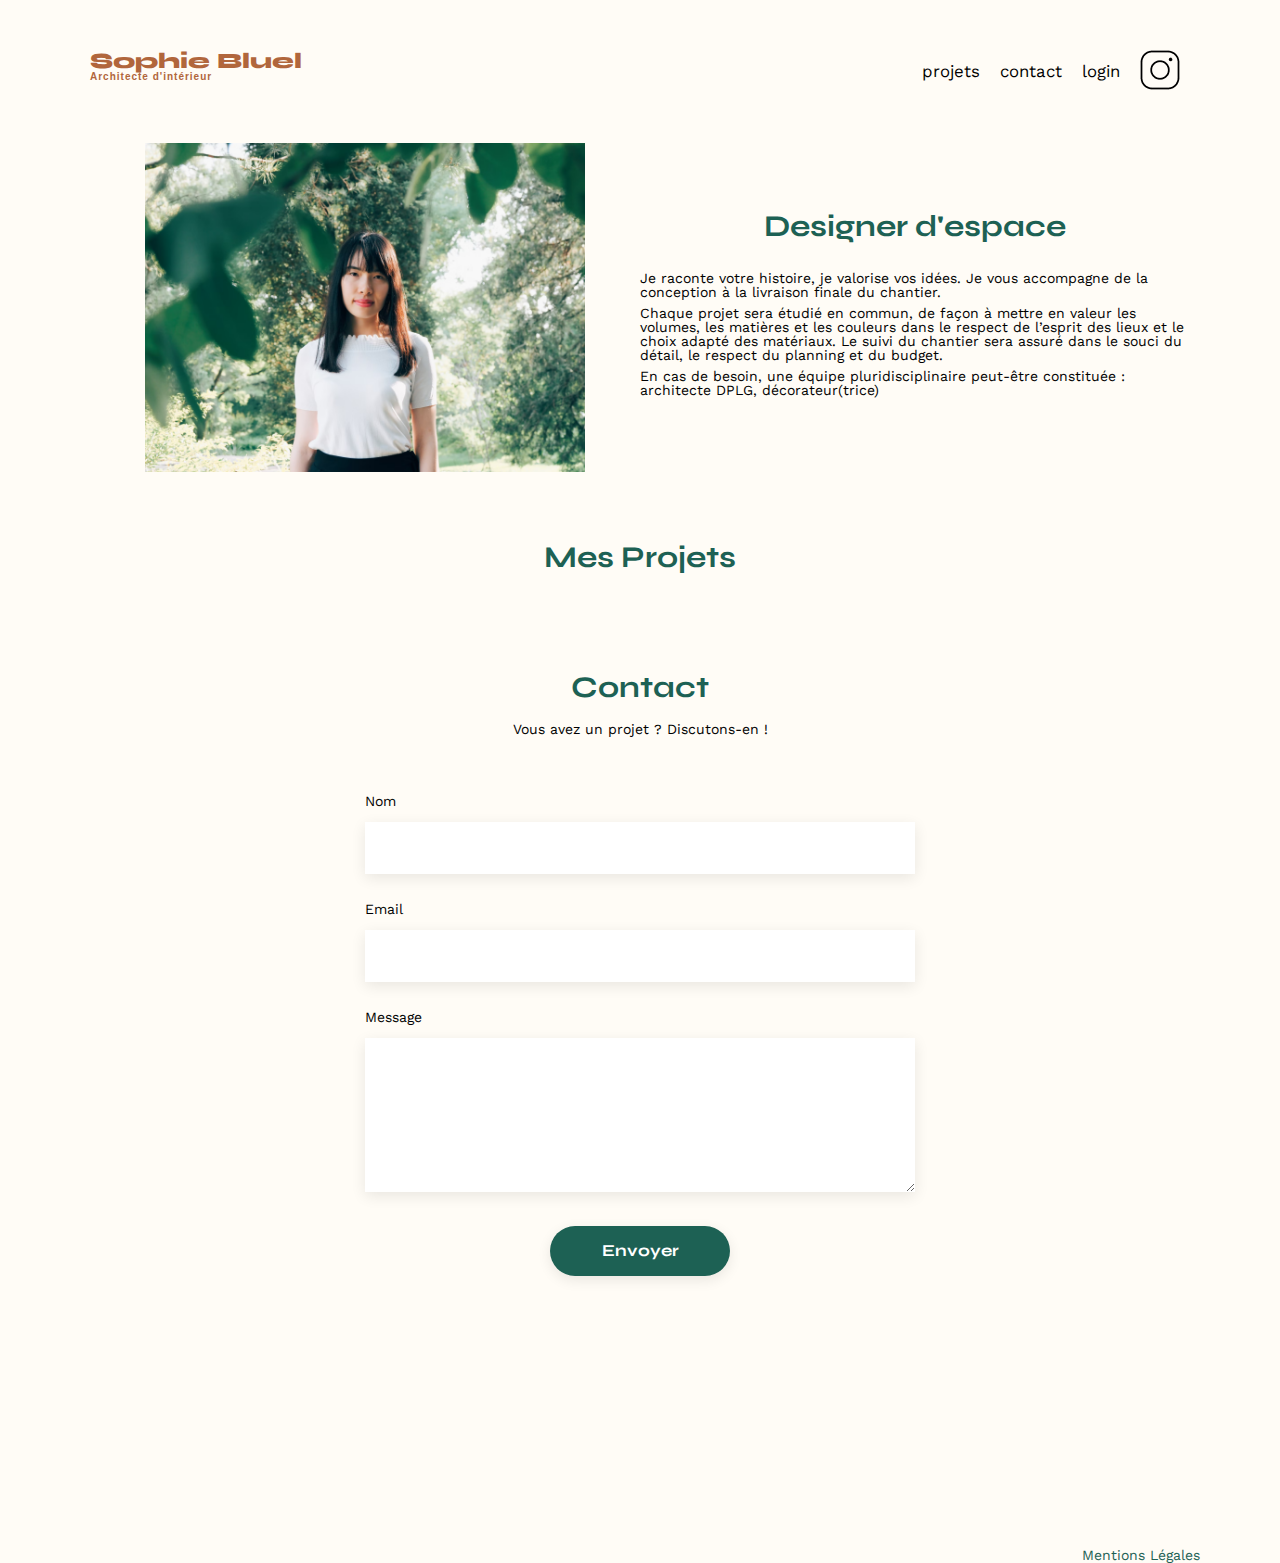
==== FrontEnd/index.html @ 205d942b "main" ====
<!DOCTYPE html>
<html lang="fr">
<head>
	<meta charset="UTF-8">
	<title>Sophie Bluel - Architecte d'intérieur</title>
	<meta name="viewport" content="width=device-width, initial-scale=1.0">
	<link rel="preconnect" href="https://fonts.googleapis.com">
	<link rel="preconnect" href="https://fonts.gstatic.com" crossorigin>
	<link href="https://fonts.googleapis.com/css2?family=Syne:wght@700;800&family=Work+Sans&display=swap" rel="stylesheet">
	<link rel="stylesheet" href="https://cdnjs.cloudflare.com/ajax/libs/font-awesome/6.0.0-beta3/css/all.min.css">
	<meta name="description" content="">
	<link rel="stylesheet" href="./assets/style.css">
</head>
<body>
<header class="header-container">
	<div id="banner-modifier" class="hidden">
		<div class="mode-edition">
			<i class="fa-solid fa-pen-to-square"></i>
			<span>Mode édition</span>
		</div>
	</div>
	<div class="header-h1-nav">
	<h1>Sophie Bluel <span>Architecte d'intérieur</span></h1>
	<nav>
		<ul>
			<li><a href="index.html#portfolio">projets</a></li>
			<li><a href="index.html#contact">contact</a></li>
			<li id="auth-buttons">
			
			<a id="only-guest" href="loginPage/login.html" >login</a>
			<a id="nav-logout" href="#" style="display: none;">logout</a>
		</li>
			<li><img src="./assets/icons/instagram.png" alt="Instagram"></li>
		</ul>
	</nav>
	</div>
</header>
<main>
	<section id="introduction">
		<figure>
			<img src="./assets/images/sophie-bluel.png" alt="">
		</figure>
		<article>
			<h2>Designer d'espace</h2>
			<p>Je raconte votre histoire, je valorise vos idées. Je vous accompagne de la conception à la livraison finale du chantier.</p>
			<p>Chaque projet sera étudié en commun, de façon à mettre en valeur les volumes, les matières et les couleurs dans le respect de l’esprit des lieux et le choix adapté des matériaux. Le suivi du chantier sera assuré dans le souci du détail, le respect du planning et du budget.</p>
			<p>En cas de besoin, une équipe pluridisciplinaire peut-être constituée : architecte DPLG, décorateur(trice)</p>
		</article>
	</section>
	<section id="portfolio">
		<h2>Mes Projets</h2>
		<a id="edit-button" href="#" style="display: none;">
			<i class="fa-regular fa-pen-to-square"></i>modifier
		</a>
		<div class="filters">
			<!--Les filtres ici via JavaScript-->
		</div>
		

		<div class="gallery"></div>
	</section>
	<section id="contact">
		<h2>Contact</h2>
		<p>Vous avez un projet ? Discutons-en !</p>
		<form action="#" method="post">
			<label for="name">Nom</label>
			<input type="text" name="name" id="name">
			<label for="email">Email</label>
			<input type="email" name="email" id="email">
			<label for="message">Message</label>
			<textarea name="message" id="message" cols="30" rows="10"></textarea>
			<input type="submit" value="Envoyer">
		</form>
	</section>
</main>

<footer>
	<nav>
		<ul>
			<li>Mentions Légales</li>
		</ul>
	</nav>
</footer>
<div id="modal" class="modal-overlay hide">
	<div id="modal-works" class="modal-gallery">
		<h3 id="title-modal-overlay" class="modal-title">Galerie Photo</h3>
		<div class="modal-content"></div>
		<button id="modal-edit-add" class="modal-add">Ajouter une photo</button>
		<a id="button-to-close-first-windows" href="#" class="modal-close"><i class="fa-solid fa-xmark"></i></a>
		<!-- <hr> -->
	</div>
<div id="modal-edit" class="modal-edit-work">
		<!-- <div class="container-modal-add-and-modal-delete"> -->
		<div class="container-for-icon-in-second-window-of-modal">
			<a id="arrow-return" href="#"><i class="fa-solid fa-arrow-left"></i></a>
			<a id="button" href="#"><i class="fa-solid fa-xmark"></i></a>
		</div>
		<h3 class="modal-title">Ajout photo</h3>
		<form id="modal-edit-new-photo" method="post" action="#">
				<i id="photo-add-icon" class="fa-regular fa-image"></i>
				<label id="new-image">+Ajouter photo</label>
				<input id="form-image" type="file" name="image" accept="image/*, .jpg, .jpeg, .png" required>
				<p id="photo-size">jpg, png, : 40mo max</p>
			<div class="modal-content-new-category-title">
				<label for="form-title">Titre</label>
				<input type="text" name="title" id="form-title" value="" required>
				<label for="form-category">Catégorie</label>
				<select class="choice-category" id="form-category"></select>
					<hr class="border-in-second-windows-of-modal">
				<input type="submit" id="submit-new-work" value="valider">
			</div>
		</form>
	</div>
</div>
<script defer src="index.js"></script>
<script defer src="./loginPage/modal.js"></script>
</body>
</html>
---- FrontEnd/assets/style.css ----
/* http://meyerweb.com/eric/tools/css/reset/
   v2.0 | 20110126
   License: none (public domain)
*/

html, body, div, span, applet, object, iframe,
h1, h2, h3, h4, h5, h6, p, blockquote, pre,
a, abbr, acronym, address, big, cite, code,
del, dfn, em, img, ins, kbd, q, s, samp,
small, strike, strong, sub, sup, tt, var,
b, u, i, center,
dl, dt, dd, ol, ul, li,
fieldset, form, label, legend,
table, caption, tbody, tfoot, thead, tr, th, td,
article, aside, canvas, details, embed,
figure, figcaption, footer, header, hgroup,
menu, nav, output, ruby, section, summary,
time, mark, audio, video {
	margin: 0;
	padding: 0;
	border: 0;
	font-size: 100%;
	font: inherit;
	vertical-align: baseline;
}
/* HTML5 display-role reset for older browsers */
article, aside, details, figcaption, figure,
footer, header, hgroup, menu, nav, section {
	display: block;
}
body {
	line-height: 1;
}
ol, ul {
	list-style: none;
}
blockquote, q {
	quotes: none;
}
blockquote:before, blockquote:after,
q:before, q:after {
	content: '';
	content: none;
}
table {
	border-collapse: collapse;
	border-spacing: 0;
}
/** end reset css**/
body {
	max-width: 1140px;
	margin:auto;
	font-family: 'Work Sans' ;
	font-size: 14px;
}
header {
	display: flex;
	justify-content: space-between;
	margin: 50px 0
}
section {
	margin: 50px 0
}

h1{
	display: flex;
	flex-direction: column;
	font-family: 'Syne';
	font-size: 22px;
	font-weight: 800;
	color: #B1663C
}

h1 > span {
	font-family: 'Work Sans';
	font-size:10px;
	letter-spacing: 0.1em;
;
}

h2{
	font-family: 'Syne';
	font-weight: 700;
	font-size: 30px;
	color: #1D6154
}
nav ul {
	display: flex;
	align-items: center;
	list-style-type: none;

}
nav li {
	padding: 0 10px;
	font-size: 1.2em;
}

li:hover {
	color: #B1663C;
}
#introduction {
	display: flex;
	align-items: center;
}
#introduction figure {
	flex: 1
}
#introduction img {
	display: block;
	margin: auto;
	width: 80%;
}

#introduction article {
	flex: 1
}
#introduction h2 {
	margin-bottom: 1em;
}

#introduction p {
	margin-bottom: 0.5em;
}

#portfolio {
	position: relative;
	padding: 20px;
}

#portfolio h2 {
	text-align: center;
	margin-bottom: 1em;
}

.divBtn {
	display: flex;
	justify-content: center;
	align-items: center;
	gap: 10px;
	margin: 51px 0 50px 0;
  }
  
  .divBtn button {
	width: auto;
	height: 37px;
	border-radius: 60px;
	border: 1px solid #1d6154;
	padding: 9px 15px;
	color: #1d6154;
	background-color: #fffef8;
	font-family: "Syne";
	font-size: 16px;
	font-weight: 700;
  }
  
  .divBtn button:hover {
	cursor: pointer;
	background-color: #1d6154;
	transition: background-color 0.9s ease;
	color: #fff;
  }
  
  .divBtn .active {
	background-color: #1d6154;
	color: #fff;
  }
.gallery {
	width: 100%;
	display: grid;
	grid-template-columns: 1fr 1fr 1fr;
	grid-column-gap: 20px;
	grid-row-gap: 20px;
}

.gallery img {
	width: 100%;
	object-fit: cover;
	border-radius: 4px;

}
#contact {
	width: 50%;
margin: auto;
}
#contact > * {
	text-align: center;

}
#contact h2{
	margin-bottom: 20px;
}
#contact form {
	text-align: left;
	margin-top:30px;
	display: flex;
	flex-direction: column;
}

#contact input {
	height: 50px;
	font-size: 1.2em;
	border: none;
	box-shadow: 0px 4px 14px rgba(0, 0, 0, 0.09);
}
#contact label {
	margin: 2em 0 1em 0;
}
#contact textarea {
	border: none;
	box-shadow: 0px 4px 14px rgba(0, 0, 0, 0.09);
}

input[type="submit"]{
	font-family: 'Syne';
	font-weight: 700;
	color: white;
	background-color: #1D6154;
	margin : 2em auto ;
	width: 180px;
	text-align: center;
	border-radius: 60px ;
}

footer nav ul {
	display: flex;
	justify-content: flex-end;
	margin: 2em
}


/*********/
/*********** PAGE LOGIN***********/
body {
	font-family: 'Work Sans',sans-serif;
	font-size: 14px;
	background-color: #FFFCf6;
	padding: 0;
}

header {
	display: flex;
	justify-content: space-between;
	margin: 50px auto;
	max-width: 1440px;
	padding: 0 20px;
}

header a {
	text-decoration: none;
}

main {
	max-width: 1140px;
	margin: 50px auto;
	padding: 0 20px;
}

h1 {
	display: flex;
	flex-direction: column;
	font-family: 'Syne', sans-serif;
	font-size: 22px;
	font-weight: 800;
	color: #B1663C;
}

h1>span{
	font-family: 'Work', sans-serif;
	font-size: 10px;
	letter-spacing: 0.1em;
}

h2 {
	font-family: 'Syne', sans-serif;
	font-weight: 700;
	font-size: 30px;
	color: #1D6154;
	text-align: center;
}

nav ul {
	display: flex;
	align-items: center;
	list-style-type: none;
	cursor: pointer;
}

nav li {
	padding: 0 10px;
	font-size: 1.2em;
}

li a {
	text-decoration: none;
	color: black;
}

li:hover {
	color: #B1663C;
}

#edit-button {
	display: inline-flex;
	align-items: center;
	text-decoration: none;
	font-size: 16px;
	margin-left: 10px;
	position: absolute;
	top: 27px;
	right: 21rem;
}

#edit-button i {
	margin-right: 5px;
}


.form {
	width: 50%;
	margin: auto;
}

.form>* {
	text-align: center;
}

.form h2 {
	margin-bottom: 20px;
	font-family: 'Syne';
	font-weight: 700;
	font-size: 30px;
	color: #1D6154;
	text-align: center;
}

.form form {
	text-align: left;
	margin-top: 30px;
	display: flex;
	flex-direction: column;
	align-items: center;
}

.form input {
	height: 50px;
	font-size: 1.2em;
	border: none;
	box-shadow: 0px 4px 14px rgba(0, 0, 0, 0.09);
	width: 100%;
	max-width: 400px;
	margin: 10px 0;
	display: block;
}

button[type="submit"] {
	font-family: 'Syne';
	font-weight: 700;
	color: white;
	background-color: #1D6154;
	margin: 20px auto;
	width: 180px;
	height: 40px;
	text-align: center;
	border-radius: 60px;
	display: block;
}

#email {
	color: #1D6154;
	font-weight: bold;
	outline: none;
	height: 50px;
}

#login-section {
	margin: 0 auto;
	padding: 100px 0;
	display: flex;
	flex-direction: column;
	align-items: center;
}

#loginForm {
	display: flex;
	flex-direction: column;
	gap: 10px;
	padding-top: 18px;
	width: 33%;
}

#login label {
	margin-top: 25px;
}

#login input {
	height: 45px;
	background: #ffffff;
	border: none;
	box-shadow: 0px 14px 4px rgba(0, 0, 0, 0.09);
}

#nav-logout {
	display: none;
}


.loginError {
	margin-top: 15px;
	text-align: center;
	color:red;
	font-weight: bold;
	font-size: 1.5rem;
}
.passwordError {
	margin-top: 15px;
	text-align: center;
	color: red;
	font-weight: bold;
	font-size: 1.5rem;
}

#password {
	color: #1D6154;
	outline: none;
	height: 50px;
}

#password:focus {
	border: 2px solid #1D6154;
	border-radius: 5px;
}

.forgotPassword {
	text-decoration: none;
}
.form a {
	display: block;
	text-align: center;
	margin-top: 20px;
	color: #1D6154;
	text-decoration: none;
}

.form a:hover {
	text-decoration: underline;
}

footer {
    width: 100%;
    text-align: right;
    margin-top: 50px;
}
footer nav ul {
    display: flex;
    justify-content: flex-end;
    margin: 0;
    padding: 0;
    list-style-type: none;
}
footer nav ul li {
    font-size: 14px;
    color: #1D6154;
    margin-top: 5cm;
}





.header-container {
	display: flex;
	flex-direction: column;
}

.header-h1-nav {
	display: flex;
	flex-direction: row;
	justify-content: space-between;
}

#banner-modifier {
	display: flex;
	flex-direction: row;
	justify-content: center;
	align-items: center;
	background-color: #000;
	height: 60px;
	margin-bottom: 30px;
	margin-left: -150px;
	margin-right: -150px;
	margin-top: -50px;
}

.publish-modification {
	border-radius: 60px;
	background-color: #FFF;
	color: #000;
	border: none;
	padding: 10px;
}

.mode-edition {
	color: #FFF;
	margin-right: 10px;
}

.image-container {
	display: flex;
	margin-left: 57px;
	margin-top: 20px;
}

.edit-project-container {
	display: flex;
	justify-content: center;
	align-items: center;
}

#edit-gallery-container {
	margin-bottom: 30px;
	margin-left: 20px;
}


/*CSS pour le mode admin uniquement*/

/* Style première modal */
.modal-overlay {
	position: fixed;
	top: 0;
	left: 0;
	width: 100%;
	height: 100%;
	background: rgba(0, 0, 0, 0.05) ;
	display: flex;
	align-items: center;
	justify-content: center;
    z-index: 9999;
}

.modal-wrapper {
	width: 580px;
	background: white;
	border-radius: 8px;
	padding: 20px;
	box-shadow: 0 4px 8px rgba(0, 0, 0, 0.02);
	z-index: 1001;
}

.close-modal-btn {
	font-size: large;
	cursor: pointer;
	border: none;
	background-color: transparent;
}

.arrow-modal-btn {
	font-size: large;
	cursor: pointer;
	border: none;
	background-color: transparent;
	padding: 30px 30px 0;
}

.button-modal {
	display: flex;
	justify-content: space-between;
	flex-direction: row-reverse;
}

.close-btn-wrapper {
	display: flex;
	justify-content: flex-end;
	padding: 30px 30px 0;
}

.modal-content {
	background: white;
	padding: 20px;
	border-radius: 8px;
	height: 102px;
	max-width: 500px;
	max-height: 80vh;
	box-shadow: 0 4px 8px rgba(0, 0, 0, 0.01);
	z-index: 1000;
	position: relative;

}

.modal-content, .modal-content-new-category-title {
	margin: 20px 0;
	display: grid;
	grid-template-columns: repeat(5, 1fr);
	gap: 10px;
}

.modal-content img.thumbnail {
	width: 100px;
	height: auto;
	cursor: pointer;
	object-fit: cover;
	border-radius: 4px;
}

.thumbnail {
	width: 100px;
	height: auto;
	max-width: 100px;
	max-height: 100px;
	object-fit: cover;
}

.hide {
	display: none !important;
}

.modal-gallery figure {
	display: inline-block;
	margin: 5px;
	width: 100px;
	justify-content: center;
	align-items: center;
}

.modal-gallery img {
	width: 100%;
	height: auto;
	border-radius: 4px;
	object-fit: cover;
}

.modal-gallery {
	background-color: white;
	padding: 20px;
	border-radius: 8px;
	width: 100%;
	max-width: 500px;
}

.modal-gallery, .modal-edit-work {
	display: flex;
	flex-direction: column;
	align-items: center;
}

.modal-gallery .moda-title {
	font-size: 18px;
	font-weight: bold;
	margin-bottom: 20px;
}

.modal-gallery  {
	position: absolute;
	top: 10px;
	right: 10px;
	cursor: pointer;
	font-size: 24px;
}

.modal-close {
	position: absolute;
	top: 10px;
	right: 10px;
	cursor: pointer;
}

.modal-edit {
	background-color: white;
	border-radius: 8px;
	width: 80%;
	max-width: 600px;
	padding: 20px;
	box-shadow: 0 4px 8px rgba(0, 0, 0, 0.02);
	position: relative;
	display: none;
}

#modal-edit-add {
	background-color: #008080;
	color: white;
	border: none;
	padding: 10px 20px;
	border-radius: 4px;
	cursor: pointer;
	margin-top: 10px;
	font-size: 16px;
}

#modal-edit-new-photo {
	display: flex;
	flex-direction: column;
	align-items: center;
	gap: 15px;
}



.container-modal-add-and-modal-delete, .container-for-icon-in-second-window-of-modal {
	display: flex;
	justify-content: space-between;
	margin-top: 20px;
}

.modal-add {
	color: white;
	padding: 10px 20px;
	border: none;
	border-radius:4px ;
	cursor: pointer;
}

#form-image {
	display: none;
}

#new-image {
	cursor: pointer;
}

#submit-new-work {
	color: white;
	padding: 10px 20px;
	border: none;
	border-radius: 4px;
	cursor: pointer;
}

#photo-add-icon {
	font-size: 48px;
	color: #ccc;
	cursor: pointer;
}

.choice-category {
	width: 100%;
	padding: 8px;
	border-radius: 4px;
	border: 1px solid #ccc;
}


hr {
	width: 0;
	margin-top: 15px;
	margin-bottom: 40px;
}

.add-picture {
	font-family: "Syne";
	font-size: 1rem;
	border-radius: 20px;
	padding: 10px 45px;
	background-color: #1D6154;
	gap: 20px;
	cursor: pointer;
	color: white;
	display: flex;
}
.button-add {
	display: flex;
	align-items: center;
	justify-content: center;
}

.hidden {
	display: none !important;
}

#modal {
	position: fixed;
	display: none;
	justify-content: center;
	align-items: center;
	top: 0;
	left: 0;
	z-index: 1000;
	width: 100%;
	height: 100%;
	background-color: rgba(0, 0, 0, 0.05);
}

#modal-works, #modal-edit {
	background-color: #fff;
	padding: 40px;
	border-radius: 10px;
	box-shadow: 0 4px 8px rgba(0, 0, 0, 0.02);
	width: 630px;
	max-width: 900px;
	height: 680px;
	max-height: 90vh;
	display: flex;
	align-items: center;
	justify-content: center;
	flex-direction: column;
	}
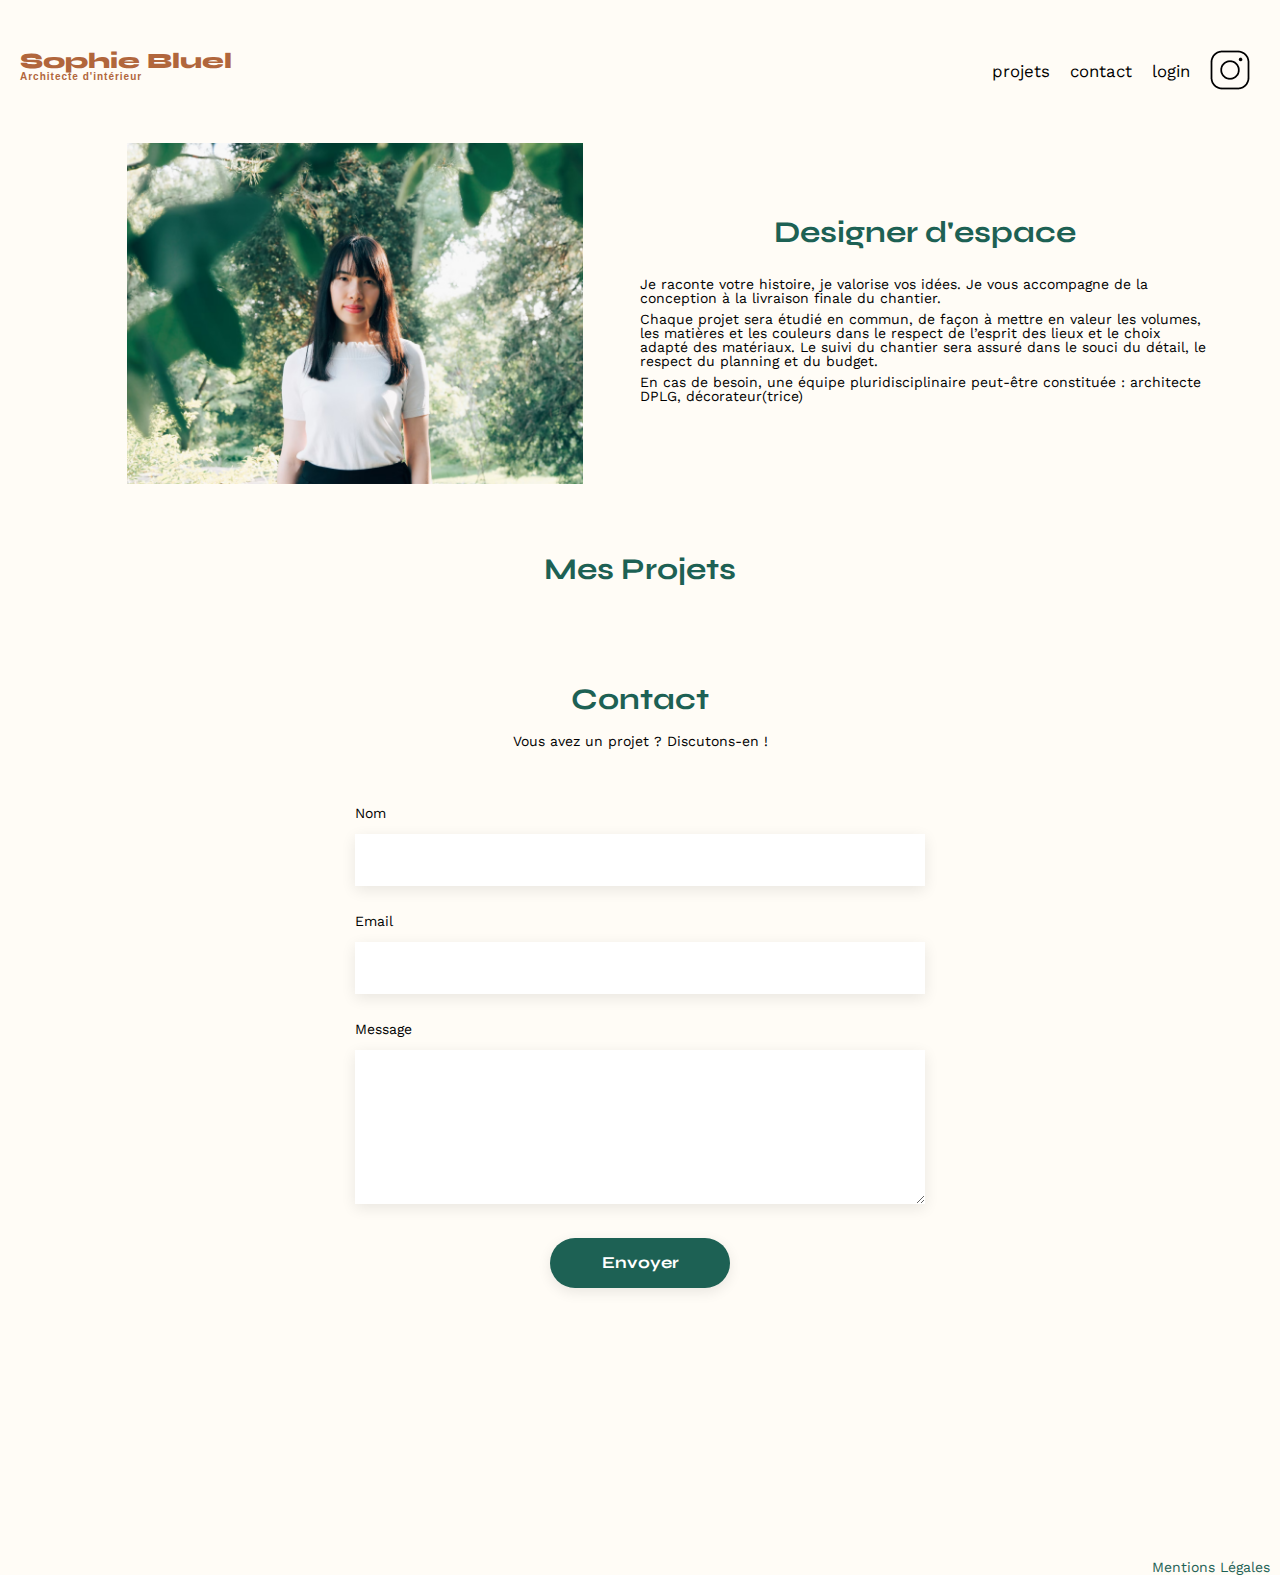
==== commit e9e4dbcb: "loaded" ====
--- a/FrontEnd/index.html
+++ b/FrontEnd/index.html
@@ -10,6 +10,7 @@
 	<link rel="stylesheet" href="https://cdnjs.cloudflare.com/ajax/libs/font-awesome/6.0.0-beta3/css/all.min.css">
 	<meta name="description" content="">
 	<link rel="stylesheet" href="./assets/style.css">
+	
 </head>
 <body>
 <header class="header-container">
@@ -48,10 +49,12 @@
 		</article>
 	</section>
 	<section id="portfolio">
+		<div class="project-header">	
 		<h2>Mes Projets</h2>
-		<a id="edit-button" href="#" style="display: none;">
+		<a id="edit-button" href="#">
 			<i class="fa-regular fa-pen-to-square"></i>modifier
 		</a>
+	</div>	
 		<div class="filters">
 			<!--Les filtres ici via JavaScript-->
 		</div>
@@ -81,35 +84,40 @@
 		</ul>
 	</nav>
 </footer>
-<div id="modal" class="modal-overlay hide">
+<div id="modal" class="modal-overlay ">
 	<div id="modal-works" class="modal-gallery">
 		<h3 id="title-modal-overlay" class="modal-title">Galerie Photo</h3>
-		<div class="modal-content"></div>
+		<div class="modal-content">
+				
+		</div>
 		<button id="modal-edit-add" class="modal-add">Ajouter une photo</button>
+		<hr class="one-line">
 		<a id="button-to-close-first-windows" href="#" class="modal-close"><i class="fa-solid fa-xmark"></i></a>
-		<!-- <hr> -->
 	</div>
-<div id="modal-edit" class="modal-edit-work">
+<div id="modal-edit" class="modal-edit-work hide">
 		<!-- <div class="container-modal-add-and-modal-delete"> -->
 		<div class="container-for-icon-in-second-window-of-modal">
 			<a id="arrow-return" href="#"><i class="fa-solid fa-arrow-left"></i></a>
 			<a id="button" href="#"><i class="fa-solid fa-xmark"></i></a>
 		</div>
+
 		<h3 class="modal-title">Ajout photo</h3>
-		<form id="modal-edit-new-photo" method="post" action="#">
+		<section id="modal-edit-new-photo" method="post" action="#">
 				<i id="photo-add-icon" class="fa-regular fa-image"></i>
 				<label id="new-image">+Ajouter photo</label>
-				<input id="form-image" type="file" name="image" accept="image/*, .jpg, .jpeg, .png" required>
+				<input id="form-image" type="file" name="image" style="display: none;" accept="image/*, .jpg, .jpeg, .png" required>
 				<p id="photo-size">jpg, png, : 40mo max</p>
-			<div class="modal-content-new-category-title">
-				<label for="form-title">Titre</label>
+				<div id="photo-preview"></div>
+		</section>
+			<form class="modal-content-new-category-title">
+				<label id="title-form" for="form-title">Titre</label>
 				<input type="text" name="title" id="form-title" value="" required>
-				<label for="form-category">Catégorie</label>
+				<label id="title-form" for="form-category">Catégorie</label>
 				<select class="choice-category" id="form-category"></select>
-					<hr class="border-in-second-windows-of-modal">
+					<hr class="two-line">
 				<input type="submit" id="submit-new-work" value="valider">
-			</div>
-		</form>
+			</form>
+		
 	</div>
 </div>
 <script defer src="index.js"></script>
--- a/FrontEnd/assets/style.css
+++ b/FrontEnd/assets/style.css
@@ -48,7 +48,6 @@
 }
 /** end reset css**/
 body {
-	max-width: 1140px;
 	margin:auto;
 	font-family: 'Work Sans' ;
 	font-size: 14px;
@@ -308,6 +307,7 @@
 	position: absolute;
 	top: 27px;
 	right: 21rem;
+	color: #000;
 }
 
 #edit-button i {
@@ -370,6 +370,8 @@
 	font-weight: bold;
 	outline: none;
 	height: 50px;
+	border: none;
+	box-shadow: 0px 4px 14px rgba(0, 0, 0, 0.09);
 }
 
 #login-section {
@@ -386,6 +388,7 @@
 	gap: 10px;
 	padding-top: 18px;
 	width: 33%;
+	font-family: 'Work' sans-serif;
 }
 
 #login label {
@@ -423,6 +426,8 @@
 	color: #1D6154;
 	outline: none;
 	height: 50px;
+	border: none;
+	box-shadow: 0px 4px 14px rgba(0, 0, 0, 0.09);
 }
 
 #password:focus {
@@ -504,11 +509,6 @@
 	margin-right: 10px;
 }
 
-.image-container {
-	display: flex;
-	margin-left: 57px;
-	margin-top: 20px;
-}
 
 .edit-project-container {
 	display: flex;
@@ -525,6 +525,24 @@
 /*CSS pour le mode admin uniquement*/
 
 /* Style première modal */
+.fa-solid.fa-arrow-left {
+	color: #000;
+	width: 21px;
+	height: 21px;
+	margin: 26px 30px;
+	position: absolute;
+	left: 0;
+}
+
+.fa-solid.fa-xmark {
+	color: #000;
+	width: 24px; 
+	height: 24px;
+	margin: 26px 30px;
+	position: absolute;
+	right: 0; 
+
+}
 .modal-overlay {
 	position: fixed;
 	top: 0;
@@ -579,35 +597,58 @@
 	padding: 20px;
 	border-radius: 8px;
 	height: 102px;
-	max-width: 500px;
-	max-height: 80vh;
 	box-shadow: 0 4px 8px rgba(0, 0, 0, 0.01);
-	z-index: 1000;
+	z-index: 999;
 	position: relative;
-
-}
-
-.modal-content, .modal-content-new-category-title {
-	margin: 20px 0;
+	margin-top: 50px;
 	display: grid;
 	grid-template-columns: repeat(5, 1fr);
-	gap: 10px;
-}
-
+	grid-column-gap: 10px;
+	grid-row-gap: 10px;
+
+}
+
+.modal-content-new-category-title {
+	display: flex;
+	flex-direction: column;
+	margin: 0 105px;
+}
 .modal-content img.thumbnail {
-	width: 100px;
-	height: auto;
-	cursor: pointer;
+	width: 77px;
+	height: 102px;
 	object-fit: cover;
 	border-radius: 4px;
 }
 
+#title-form {
+	font-size: 14px;
+	margin-bottom: 10px;
+}
+
+#form-title {
+	width: 420px;
+	height: 50px;
+	margin-bottom: 20px;
+	box-shadow: 0 4px 8px rgba(0, 0, 0, 0.05);
+	border: none;
+}
+
+#form-category {
+	width: 420px;
+	height: 50px;
+	box-shadow: 0 4px 8px rgba(0, 0, 0, 0.05);
+	border: none;
+
+}
+
 .thumbnail {
+	position: relative;
 	width: 100px;
 	height: auto;
 	max-width: 100px;
 	max-height: 100px;
 	object-fit: cover;
+	
 }
 
 .hide {
@@ -634,27 +675,29 @@
 	padding: 20px;
 	border-radius: 8px;
 	width: 100%;
-	max-width: 500px;
+	z-index: 7;
 }
 
 .modal-gallery, .modal-edit-work {
 	display: flex;
 	flex-direction: column;
 	align-items: center;
+}
+
+.modal-edit-work, .modal-gallery {
+	z-index: 1000;
+	display: none;
+}
+
+
+#modal-edit {
+	z-index: 6 !important;
 }
 
 .modal-gallery .moda-title {
 	font-size: 18px;
 	font-weight: bold;
 	margin-bottom: 20px;
-}
-
-.modal-gallery  {
-	position: absolute;
-	top: 10px;
-	right: 10px;
-	cursor: pointer;
-	font-size: 24px;
 }
 
 .modal-close {
@@ -680,9 +723,10 @@
 	color: white;
 	border: none;
 	padding: 10px 20px;
-	border-radius: 4px;
-	cursor: pointer;
-	margin-top: 10px;
+	border-radius: 20px;
+	cursor: pointer;
+	margin-top: 20rem;
+	width: 237px;
 	font-size: 16px;
 }
 
@@ -691,6 +735,15 @@
 	flex-direction: column;
 	align-items: center;
 	gap: 15px;
+	background-color: #E8F1F6;
+	width: 420px;
+	height: 169px;
+	margin-left: auto;
+	margin-right: auto;
+	border-radius: 10px;
+	margin-top: 30px;
+	position: relative;
+	overflow: hidden;
 }
 
 
@@ -700,6 +753,7 @@
 	justify-content: space-between;
 	margin-top: 20px;
 }
+
 
 .modal-add {
 	color: white;
@@ -715,6 +769,21 @@
 
 #new-image {
 	cursor: pointer;
+	background-color: #CBD6DC;
+	border-radius: 15px;
+	width: 173px;
+	height: 36px;
+	font-size:14px ;
+	text-align: center;
+	display: flex;
+	justify-content: center;
+	align-items: center;
+	color: #306685;
+}
+
+#photo-size {
+	font-size: 10px;
+	margin-bottom: 20px ;
 }
 
 #submit-new-work {
@@ -723,12 +792,18 @@
 	border: none;
 	border-radius: 4px;
 	cursor: pointer;
+	background-color: #A7A7A7;
+	border-radius: 20px;
+	width: 230px;
 }
 
 #photo-add-icon {
 	font-size: 48px;
 	color: #ccc;
 	cursor: pointer;
+	height: 76px;
+	width: 76px;
+	margin-top: 20px;
 }
 
 .choice-category {
@@ -738,11 +813,16 @@
 	border: 1px solid #ccc;
 }
 
-
-hr {
-	width: 0;
-	margin-top: 15px;
-	margin-bottom: 40px;
+.one-line {
+	display: inline-flex;
+	width: 420px;
+	margin-top: -5rem;
+}
+
+.two-line {
+	display: inline-flex;
+	width: 420px;
+	margin-top: 47px;
 }
 
 .add-picture {
@@ -773,23 +853,70 @@
 	align-items: center;
 	top: 0;
 	left: 0;
-	z-index: 1000;
+	z-index: 998;
 	width: 100%;
 	height: 100%;
 	background-color: rgba(0, 0, 0, 0.05);
 }
 
 #modal-works, #modal-edit {
+	font-size: 24px;
 	background-color: #fff;
-	padding: 40px;
 	border-radius: 10px;
 	box-shadow: 0 4px 8px rgba(0, 0, 0, 0.02);
-	width: 630px;
-	max-width: 900px;
-	height: 680px;
-	max-height: 90vh;
-	display: flex;
-	align-items: center;
-	justify-content: center;
-	flex-direction: column;
-	}
+	width: 630px !important;
+	height: 670px;
+	position: absolute;
+	z-index: 1000;
+	display: flex;
+	align-items: center;
+	justify-content: flex-start;
+	flex-direction: column;
+}
+
+#title-modal-overlay {
+	margin-top: 60px;
+}
+
+
+.modal-title {
+	text-align: center;
+	margin-top: 60px;
+}
+
+.work-container {
+	position: relative;
+}
+
+.trash-div {
+	background-color: #000;
+	width: 10px;
+	height: 10px;
+	position: absolute;
+	top: 5px;
+	right: 5px;
+	border-radius: 10px;
+}
+
+.fa-solid.fa-trash-can {
+	top: 0;
+  right: 0px;
+  font-size: 13px;
+  background-color: black;
+  color: white;
+  padding: 4px;
+  border-radius: 5px;
+  position: absolute;
+  cursor: pointer;
+}
+
+#photo-preview {
+	position: absolute;
+	width: 100%;
+	object-fit: cover;
+}
+
+#photo-preview img {
+	width: 100%;
+}
+
